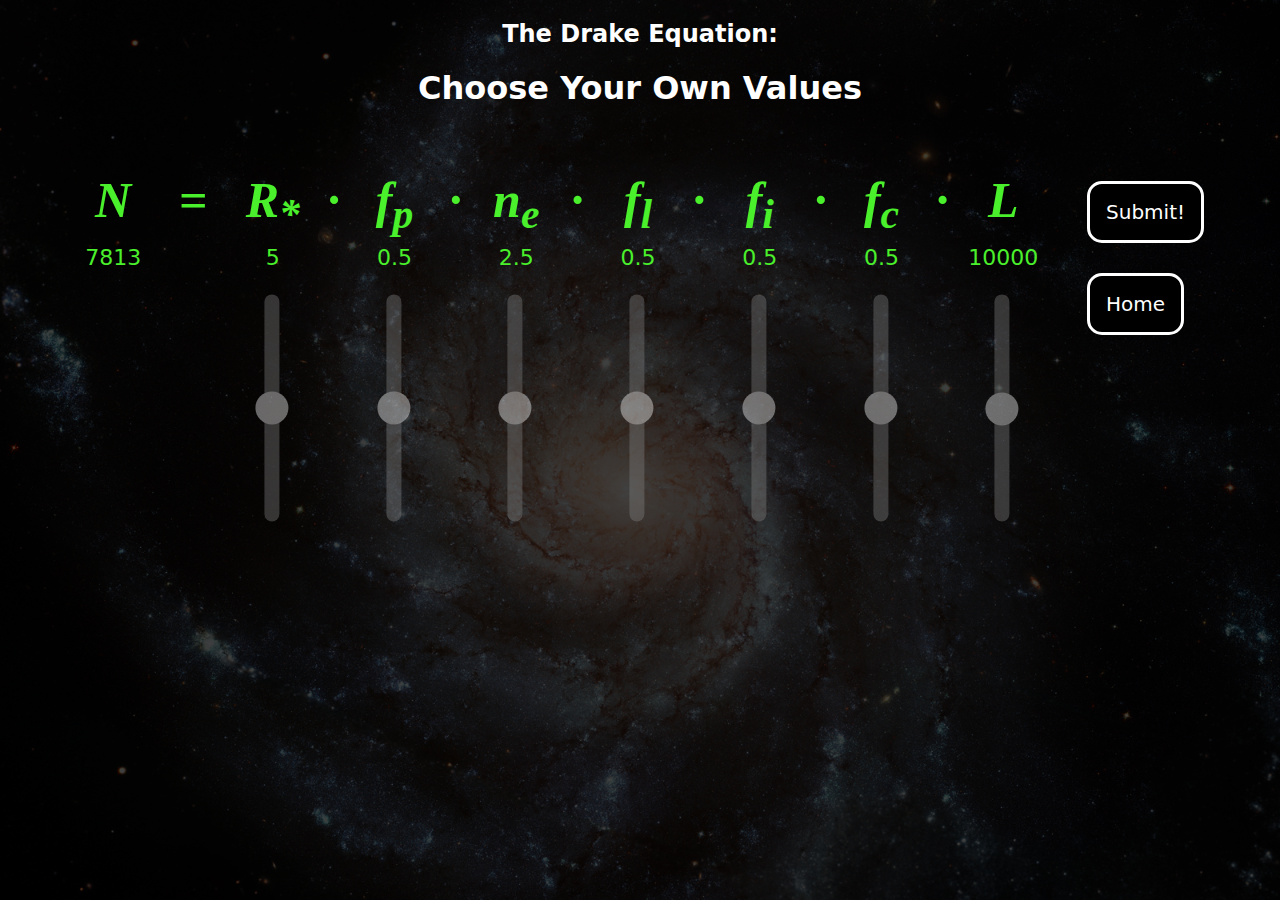
==== index.html @ 7137bc7f "Corrected month stored for each entry.." ====
<!DOCTYPE html>
<html>
<head>
  <meta charset = "UTF-8">
  <meta name = "viewport" content = "width = device-width, initial-scale = 1">
  <link rel = "stylesheet" href = "styles.css">
  <style>

    #RstarInfo{
      display: none;
    }
    #Rstar:hover ~#RstarInfo{
      display: block;
    }

    #NInfo{
      display: none;
    }
    #N:hover ~#NInfo{
      display: block;
    }

    #FpInfo{
      display: none;
    }
    #Fp:hover ~#FpInfo{
      display: block;
    }

    #NeInfo{
      display: none;
    }
    #Ne:hover ~#NeInfo{
      display: block;
    }

    #FlInfo{
      display: none;
    }
    #Fl:hover ~#FlInfo{
      display: block;
    }

    #FiInfo{
      display: none;
    }
    #Fi:hover ~#FiInfo{
      display: block;
    }

    #FcInfo{
      display: none;
    }
    #Fc:hover ~#FcInfo{
      display: block;
    }

    #LInfo{
      display: none;
    }
    #L:hover ~#LInfo{
      display: block;
    }
  </style>

</head>

<h2> The Drake Equation: </h2>
<h1> Choose Your Own Values</h1>

<body bgcolor = "black">

  <div class = "mainContainer">
    <div class ="sideContainer" id = "N">
     <p class = "largeTerm"> N <sub></sub></p>
     <p class = "smallNum"><span id = "Nval"></span></p>
   </div>

   <div class ="term">
     <p class = "largeTerm"> = </p>
   </div>

   <div id = "Rstar" class = "term">
     <p class = "largeTerm"> R<sub>*</sub></p>
       <p class = "smallNum">  <span id = "RstarVal"></span> </p>
     <div class = "slideContainer">
       <input type = "range" step = "0.1" min = "0" max = "10" value = "5" class = "slider" id = "RstarIn">
     </div>
   </div>

   <div class = "dot">
    <p class = "largeTerm"> · </p>
  </div>

  <div class = "term" id = "Fp">
   <p class = "largeTerm"> f<sub>p</sub> </p>
   <p class = "smallNum"> <span id = "FpVal"> </span> </p>
   <div class = "slideContainer">
     <input type = "range" step = "0.01" min = "0" max = "1" value = "0.5" class = "slider" id = "FpIn">
   </div>
 </div>

 <div class = "dot">
  <p class = "largeTerm"> · </p>
</div>

<div class = "term" id = "Ne">
 <p class = "largeTerm"> n<sub>e</sub> </p>
 <p class = "smallNum"> <span id = "NeVal"> </span> </p>
 <div class = "slideContainer">
  <p>
  <input type = "range" step = "0.01" min = "0" max = "5" value = "2.5" class = "slider" id = "NeIn">
  </p>
</div>
</div>

<div class = "dot">
  <p class = "largeTerm"> · </p>
</div>

<div class = "term" id = "Fl">
 <p class = "largeTerm"> f<sub>l</sub> </p>
 <p class = "smallNum"> <span id = "FlVal"> </span> </p>
 <div class = "slideContainer">
  <input type = "range" step = "0.01" min = "0" max = "1" value = "0.5" class = "slider" id = "FlIn">
</div>
</div>

<div class = "dot">
  <p class = "largeTerm"> · </p>
</div>

<div class = "term" id = "Fi">
 <p class = "largeTerm"> f<sub>i</sub> </p>
 <p class = "smallNum"> <span id = "FiVal"> </span> </p>
 <div class = "slideContainer">
  <input type = "range" step = "0.01" min = "0" max = "1" value = "0.5" class = "slider" id = "FiIn">
</div>
</div>

<div class = "dot">
  <p class = "largeTerm"> · </p>
</div>

<div class = "term" id = "Fc">
 <p class = "largeTerm"> f<sub>c</sub> </p>
 <p class = "smallNum"> <span id = "FcVal"> </span> </p>
 <div class = "slideContainer">
  <input type = "range" step = "0.01" min = "0" max = "1" value = "0.5" class = "slider" id = "FcIn">
</div>
</div>

<div class = "dot">
  <p class = "largeTerm"> · </p>
</div>

<div class = "term" id = "L">
 <p class = "largeTerm"> L<sub> </sub> </p>
<p class = "smallNum"> <span id = "LVal"> </span> </p>
 <div class = "slideContainer">
  <input type = "range" step = "0.5" min = "1" max = "100" value = "50" class = "slider" id = "LIn">
</div>
</div>

<div class = "dot">
</div>

<div class = "sideContainer">
<p class = "smallText">
 <button type = "button" onclick = "javascript:submitTerms()" id = "submit">Submit!</button> 
 <button type = "button" onclick = "javascript:ilbeHome()" id = "submit">Home</button> 
 <!-- Uncomment to enable a button to view recorded local session data -->
 <!-- <button type = "button" onclick = "javascript:sessionStats()" id = "submit">Session</button>  -->
</p>
</div>

<div class = "dot">
</div>

<div id = "NInfo">
  <p class = "smallText">
    <span class = "generalTerm">N</span>: The number of civilisations in our galaxy with which communication might be possible.
  </p>
</div>

<div id = "RstarInfo">
  <p class = "smallText">
    <span class = "generalTerm">R<sub>*</sub></span>: The average rate of star formation in our galaxy.
  </p>
</div>

<div id = "FpInfo">
  <p class = "smallText">
    <span class = "generalTerm">f<sub>p</sub></span>: The fraction of stars which have planets.
  </p>
</div>

<div id = "NeInfo">
  <p class = "smallText">
    <span class = "generalTerm">n<sub>e</sub></span>: The average number of potentially life-supporting planets per star which has planets.
  </p>
</div>

<div id = "FlInfo">
  <p class = "smallText">
    <span class = "generalTerm">f<sub>l</sub></span>: The fraction of potentially life-supporting planets on which life does arise.
  </p>
</div>

<div id = "FiInfo">
  <p class = "smallText">
    <span class = "generalTerm">f<sub>i</sub></span>: The fraction of life-hosting planets on which intelligent life arises.
  </p>
</div>

<div id = "FcInfo">
  <p class = "smallText">
    <span class = "generalTerm">f<sub>c</sub></span>: The fraction of civilisations which exhibit a detectable technosignature.
  </p>
</div>

<div id = "LInfo">
  <p class = "smallText">
    <span class = "generalTerm">L</span>: The length of time for which intelligent civilisations exhibit a detectable technosignature.
  </p>
</div>
</div>

<script>

  function updateEqn(term, allTerms){
    var slider = document.getElementById(term + "In");
    var output = document.getElementById(term + "Val");
    output.innerHTML = slider.value;
    if(term == "L"){
      var LOutput = logScale(Number(slider.value), 1, 10e7);
      output.innerText = Math.round(LOutput); 
    }
    else{
      output.innerText = slider.value;
    }
    calculateN(allTerms);
    slider.oninput = function(){
      if(term == "L"){
          // output.innerText = Number(this.value).toExponential(2);
          var LOutput = logScale(Number(this.value), 1, 10e7);
          output.innerText = Math.round(LOutput);
      }
      else{
        output.innerText = this.value;
      }
      calculateN(allTerms);
    }
  }

function logScale(inputVal, lowVal, highVal){
  // Outputs a log scale from lowVal to highVal
  // for a linear input.
  // lowVal and highVal may not be 0.
  // We assume 0 <= inputVal <= 100.
  var lowScale = Math.log(lowVal);
  var highScale = Math.log(highVal);
  var scaleRange = (highScale - lowScale)/100.0 
  return Math.exp(inputVal*scaleRange)
}

function calculateN(allTerms){
  var N = 1;
  var i;
  for (i = 0; i < allTerms.length; i++){
    termVal = document.getElementById(allTerms[i] + "In").value;
    if(allTerms[i] === "L"){
      N = N * logScale(termVal, 1, 10e7);
    }
    else{
      N = N * termVal;
    }
  }
  N = Math.round(N);
  localStorage.setItem("N", JSON.stringify(N));
  //N = N.toExponential(3);
  output = document.getElementById("Nval");
  output.innerHTML = N;
}

function sessionStats(){
  window.location.href = "session.html";
}

function ilbeHome(){
  window.location.href = "https://www.ilbe2019.com/activities";
}

function saveTermVals(term, val){
  termArr = JSON.parse(localStorage.getItem(term + "SessionVals"));
  termArr[termArr.length] = val;
  localStorage.setItem(term + "SessionVals", JSON.stringify(termArr));
}

function submitTerms(){
  // Save N
  N = JSON.parse(localStorage.getItem("N"));
  saveTermVals("N", N);
  // Save all term values
  var i;
  for (i = 0; i < allTerms.length; i++){
    termVal = Number(document.getElementById(allTerms[i] + "In").value);
    if(allTerms[i] === "L"){
      termVal = Math.round(logScale(termVal, 1, 10e7));
    }    
    localStorage.setItem(allTerms[i] + "Val", JSON.stringify(termVal));
    saveTermVals(allTerms[i], termVal);
  }
  // Save current time
  time = getNow();
  saveTermVals("time", time);
  window.location.href = "result.html";
}

function pad(n){
  return n<10 ? '0'+n : n;
}

function getNow(){
  var now = new Date();
  yyyy = now.getFullYear();
  mm = pad(now.getMonth() + 1);
  dd = pad(now.getDate());
  hr = pad(now.getHours());
  min = pad(now.getMinutes());
  sec = pad(now.getSeconds());
  var time = yyyy + '-' + mm +'-' + dd + ' ' + hr + ':' + min + ':' + sec;
  return time;
}

function initSession(){
  //Value of N
  if(localStorage.getItem("NSessionVals") === null){
    var NArr = ["N"];
    localStorage.setItem("NSessionVals", JSON.stringify(NArr));
  }
  //Value of each term
  var i;
  for(i = 0; i <allTerms.length; i++){
    termArrName = allTerms[i] + "SessionVals";
    if(localStorage.getItem(termArrName) === null){
      var termArr = [allTerms[i]];
      localStorage.setItem(allTerms[i] + "SessionVals", JSON.stringify(termArr));
    }
  }
  //Time
  if(localStorage.getItem("timeSessionVals") === null){
    timeArr = ["time"];
    localStorage.setItem("timeSessionVals", JSON.stringify(timeArr));
  }
}

var allTerms = ["Rstar", "Fp", "Ne", "Fl", "Fi", "Fc", "L"];
localStorage.setItem("allTerms", JSON.stringify(allTerms));

//Initialise 
initSession();

var i;
for(i = 0; i < allTerms.length; i++){
  updateEqn(allTerms[i], allTerms);
}

</script>
</body>
</html>
---- styles.css ----
:root{
  --main-green: #4AF02B;
  --bg-green: #42592E;
  --general: white;
  --bg-general: #808080;
  --neutral: #6BCAFA;
  --optimistic: #A3E879;
  --doubtful: #F76248;
}

body {
	/*Image from: https://www.spacetelescope.org/images/heic0602a/*/
    background: linear-gradient(rgba(0, 0, 0, 0.75), rgba(0, 0, 0, 0.75)), url("bg.jpg");
    -webkit-background-size: cover;
    -moz-background-size: cover;
    -o-background-size: cover;
    background-size: cover;
}

h1{
	font-family: "Lucida Console", Monaco, sans; 
	text-align: center; 
	color: var(--general);
}

h2{ 
	font-family: "Lucida Console", Monaco, sans; 
	text-align: center; 
	color: var(--general);
}

.centreButton{
  display: flex;
  justify-content: center;
}

*{
	padding: 0;
}

.mainContainer{
	text-align: center; 
	align-items: center;
	height: 100%; 
	width: 100%; 
	font-size: 20; 
	margin-top: 5%;
}

.term, .dot, .sideContainer, .textContainer, .resultContainer, .timeContainer{
	display: inline-block; 
	*display: inline; 
	zoom: 1; 
	vertical-align: top;
}

.term{
	width: 6%; 
	align-items: center;
}

.timeContainer{
	width: 30%; 
}

.dot{
	width: 3%; 
	align-items: center;
}

.sideContainer{
	width: 6%; 
	align-items: center;
	/*margin-bottom: 2%;*/
}

.resultContainer{
	margin-top: 0.3%;
	width: 12%; 
	align-items: center;
    top: 50%;
}

.textContainer{
	width: 70%; 
	align-items: center;
}

p{ 
	margin: 0;
	margin-bottom: 3%;
}

.statsPar{
	margin:0;
	font-size: 20px;
	color: var(--general);
	font-family: "Lucida Console", Monaco, sans;
}

.medianParA{
	margin:0;
	font-size: 20px;
	color: var(--general);
	font-weight: bold;
	text-align: right;
	font-family: "Lucida Console", Monaco, sans;
}

.medianParB{
	margin:0;
	font-size: 20px;
	color: var(--general);
	font-weight: bold;
	font-family: "Lucida Console", Monaco, sans;
}

.timePar{
	margin:0;
	text-align: right;
	font-size: 20px;
	color: var(--general);
	font-family: "Lucida Console", Monaco, sans;
}

.largeTerm{
    color: var(--main-green);
	font-family: "Times New Roman", Times, serif; 
	font-size: 50px; 
	font-weight: bold; 
	font-style: italic;
	margin-bottom: 10%;
}

.generalTerm{
	color: var(--general);
	text-align: center; 
	font-family: "Times New Roman", Times, serif; 
	font-weight: bold; 
	font-style: italic;
}

.largeNum{
	color: var(--main-green);
	font-family: "Lucida Console", Monaco, sans; 
	font-size: 30px;
}

.smallNum{
	color: var(--main-green);
	font-family: "Lucida Console", Monaco, sans; 
	font-size: 22px;
}

.smallText{
	color: var(--general);
	font-family: "Lucida Console", Monaco, sans; 
	font-size: 22px;
}

.resultFont{
    color: var(--main-green);
	text-align: center; 
	margin-top: 10px; 
	font-family: "Lucida Console", Monaco, sans; 
	font-weight: bold;
	font-size: 22px; 
}

.selectFont{
    color: var(--general);
	text-align: center; 
	margin-top: 10px; 
	font-family: "Lucida Console", Monaco, sans; 
	font-size: 14px;
}

.textFont{
    color: var(--general);
	text-align: left; 
	margin-top: 10px; 
	margin-left: 20px; 
	font-family: "Lucida Console", Monaco, sans; 
	font-size: 14px;
}

.lhFont{
    color: var(--general);
    text-align: left; 
	margin-top: 10px; 
    font-family: "Lucida Console", Monaco, sans;
    font-size: 14px;
    font-weight: bold;
}

.slideContainer{
    transform: rotate(270deg);
	text-align: center;
    margin-top: 270%;
    margin-bottom: 60%;
}

.slider{
    align-items: center;
	-webkit-appearance: none;
	width: 300%;
	height: 15px;
	border-radius: 8px;
	background: var(--bg-general);
	outline: none;
	opacity: 0.4;
	-webkit-transition: .2s;
	transition: opacity .2s;
}

.slider:hover{
	opacity: 1;
}

.slider::-moz-range-thumb{
	width: 33px;
	height: 33px;
	border-radius: 50%;
	background: var(--general);
	cursor: pointer;
}

.slider::-webkit-slider-thumb{
	-webkit-appearance: none;
	width: 33px;
	height: 33px;
	border-radius: 50%;
	background: var(--general);
	cursor: pointer;
}

.slider::-ms-thumb{
    width: 33px;
	height: 33px;
	border-radius: 50%;
	background: var(--general);
    cursor: pointer;
}

#submit{
	font-family: "Lucida Console", Monaco, sans;
	margin-top: 10px;
	margin-bottom: 20px;
	background-color: black;
	padding: .8em;
	-moz-border-radius: 15px;
	-webkit-border-radius: 5px;
	border-radius: 15px;
	color: var(--general);
	font-size: 20px;
	text-decoration: none;
	border-color: var(--general);
	border-style: solid;
	border-width: medium;
}

#submit:hover{
	background-color: var(--bg-general);
}
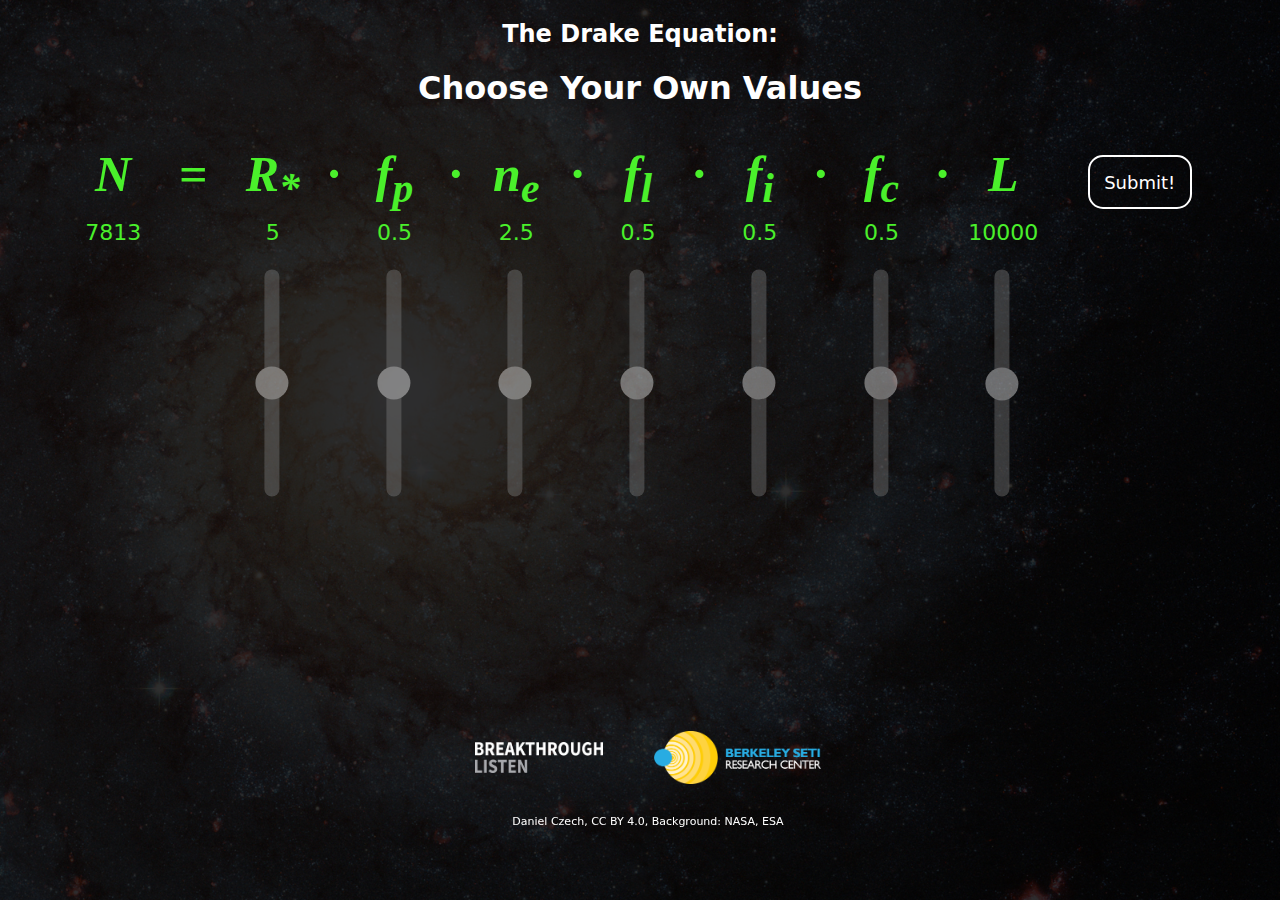
==== commit 0da38c62: "Improved session format. Logos and licence added. New background and acknowledgement." ====
--- a/index.html
+++ b/index.html
@@ -1,3 +1,5 @@
+<!-- MIT licence (see licence.txt). D Czech 2019. -->
+
 <!DOCTYPE html>
 <html>
 <head>
@@ -62,7 +64,6 @@
       display: block;
     }
   </style>
-
 </head>
 
 <h2> The Drake Equation: </h2>
@@ -168,7 +169,7 @@
 <div class = "sideContainer">
 <p class = "smallText">
  <button type = "button" onclick = "javascript:submitTerms()" id = "submit">Submit!</button> 
- <button type = "button" onclick = "javascript:ilbeHome()" id = "submit">Home</button> 
+ <!--  <button type = "button" onclick = "javascript:ilbeHome()" id = "submit">Home</button> --> 
  <!-- Uncomment to enable a button to view recorded local session data -->
  <!-- <button type = "button" onclick = "javascript:sessionStats()" id = "submit">Session</button>  -->
 </p>
@@ -224,6 +225,19 @@
     <span class = "generalTerm">L</span>: The length of time for which intelligent civilisations exhibit a detectable technosignature.
   </p>
 </div>
+</div>
+
+<div class = "atts">
+  <img src="breakthrough-listen-dark-transparent-background.png" style="margin:2%; width:10%; display:inline-block;" />
+  <img src="BSRClogo.png" style="margin:2%; width:13%; display:inline-block;" />
+</div>
+
+<div class = "footer">
+  <par class = "finePrint">
+    <a href="https://github.com/danielczech">Daniel Czech</a>, 
+    <a href="http://creativecommons.org/licenses/by/4.0/">CC BY 4.0</a>, 
+    Background: <a href="https://www.spacetelescope.org/images/heic0719a/">NASA, ESA </a> 
+  </par>
 </div>
 
 <script>
@@ -257,7 +271,7 @@
   // Outputs a log scale from lowVal to highVal
   // for a linear input.
   // lowVal and highVal may not be 0.
-  // We assume 0 <= inputVal <= 100.
+  // Assuming 0 <= inputVal <= 100.
   var lowScale = Math.log(lowVal);
   var highScale = Math.log(highVal);
   var scaleRange = (highScale - lowScale)/100.0 
--- a/styles.css
+++ b/styles.css
@@ -1,4 +1,6 @@
- :root{
+/* MIT licence (see licence.txt). D Czech 2019. */ 
+
+:root{
   --main-green: #4AF02B;
   --bg-green: #42592E;
   --general: white;
@@ -9,8 +11,8 @@
 }
 
 body {
-	/*Image from: https://www.spacetelescope.org/images/heic0602a/*/
-    background: linear-gradient(rgba(0, 0, 0, 0.75), rgba(0, 0, 0, 0.75)), url("bg.jpg");
+	/*Image from: https://www.spacetelescope.org*/
+    background: linear-gradient(rgba(0, 0, 0, 0.82), rgba(0, 0, 0, 0.82)), url("heic0719a.jpg");
     -webkit-background-size: cover;
     -moz-background-size: cover;
     -o-background-size: cover;
@@ -18,15 +20,32 @@
 }
 
 h1{
-	font-family: "Lucida Console", Monaco, sans; 
-	text-align: center; 
-	color: var(--general);
+	/*font-family: "Helvetica Neue", Helvetica, sans-serif;*/
+	font-family: "Lucida Console", Monaco, sans; 
+	text-align: center; 
+	color: var(--general);
+	margin-bottom: 3%; 
 }
 
 h2{ 
 	font-family: "Lucida Console", Monaco, sans; 
 	text-align: center; 
 	color: var(--general);
+}
+
+a:link {
+  color: var(--general);
+  text-decoration: none;
+}
+
+a:visited {
+  color: var(--general);
+  text-decoration: none;
+}
+
+a:hover {
+  color: var(--main-green);
+  text-decoration: none;
 }
 
 .centreButton{
@@ -38,13 +57,41 @@
 	padding: 0;
 }
 
+.atts{
+	display: -ms-flexbox;
+    display: -webkit-flex;
+    display: flex;
+    -ms-flex-align: center;
+    -webkit-align-items: center;
+    -webkit-box-align: center;
+    align-items: center;
+    justify-content: center;
+    position: fixed;
+    bottom: 10%;
+    width: 100%;    
+}
+
+.footer{
+	display: -ms-flexbox;
+    display: -webkit-flex;
+    display: flex;
+    -ms-flex-align: center;
+    -webkit-align-items: center;
+    -webkit-box-align: center;
+    align-items: center;
+    justify-content: center;
+    position: fixed;
+    bottom: 8%;
+    width: 100%;    
+}
+
 .mainContainer{
 	text-align: center; 
 	align-items: center;
 	height: 100%; 
 	width: 100%; 
 	font-size: 20; 
-	margin-top: 5%;
+	margin-top: 0%;
 }
 
 .term, .dot, .sideContainer, .textContainer, .resultContainer, .timeContainer{
@@ -60,7 +107,8 @@
 }
 
 .timeContainer{
-	width: 30%; 
+	width: 9%; 
+	align-items: center;
 }
 
 .dot{
@@ -82,7 +130,7 @@
 }
 
 .textContainer{
-	width: 70%; 
+	width: 73%; 
 	align-items: center;
 }
 
@@ -193,11 +241,23 @@
     font-weight: bold;
 }
 
+.finePrint{
+    color: var(--general);
+    text-align: left; 
+    font-family: "Lucida Console", Monaco, sans;
+    font-size: 11px;
+}
+
 .slideContainer{
     transform: rotate(270deg);
 	text-align: center;
     margin-top: 270%;
     margin-bottom: 60%;
+}
+
+.inline{
+	display: inline-block;
+	margin: 2%;
 }
 
 .slider{
@@ -243,22 +303,25 @@
 }
 
 #submit{
+	background-color: Transparent;
 	font-family: "Lucida Console", Monaco, sans;
 	margin-top: 10px;
 	margin-bottom: 20px;
-	background-color: black;
+	margin-left: 1%;
+	margin-right: 1%;
 	padding: .8em;
 	-moz-border-radius: 15px;
-	-webkit-border-radius: 5px;
+	-webkit-border-radius: 15px;
 	border-radius: 15px;
 	color: var(--general);
-	font-size: 20px;
+	font-size: 18px;
 	text-decoration: none;
 	border-color: var(--general);
 	border-style: solid;
-	border-width: medium;
+	border-width: small;
 }
 
 #submit:hover{
-	background-color: var(--bg-general);
+	color: var(--main-green);
+	border-color: var(--main-green);
 }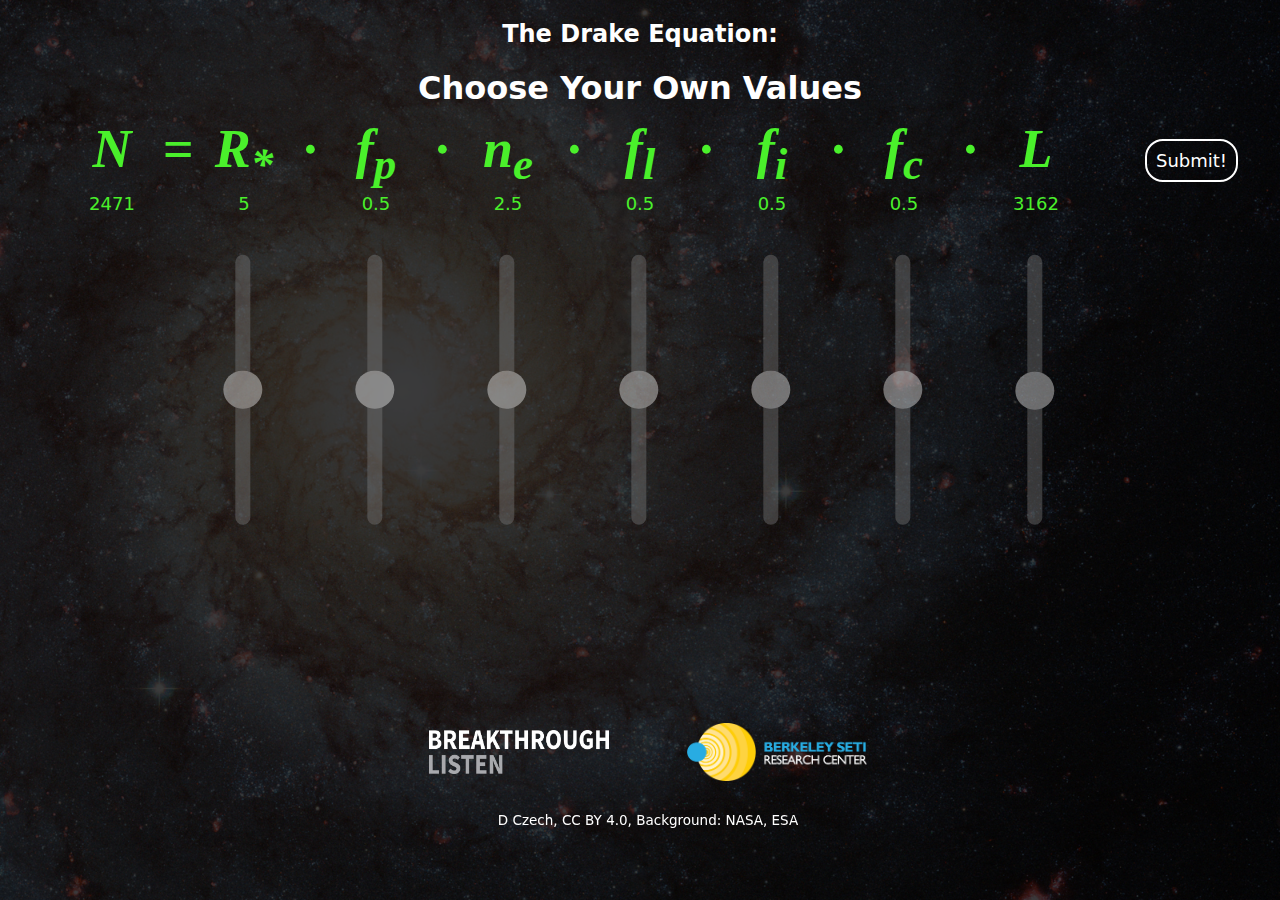
==== commit f47d130f: "Refactor" ====
--- a/index.html
+++ b/index.html
@@ -1,385 +1,221 @@
 <!-- MIT licence (see licence.txt). D Czech 2019. -->
 
 <!DOCTYPE html>
+
 <html>
-<head>
-  <meta charset = "UTF-8">
-  <meta name = "viewport" content = "width = device-width, initial-scale = 1">
-  <link rel = "stylesheet" href = "styles.css">
-  <style>
-
-    #RstarInfo{
-      display: none;
-    }
-    #Rstar:hover ~#RstarInfo{
-      display: block;
-    }
-
-    #NInfo{
-      display: none;
-    }
-    #N:hover ~#NInfo{
-      display: block;
-    }
-
-    #FpInfo{
-      display: none;
-    }
-    #Fp:hover ~#FpInfo{
-      display: block;
-    }
-
-    #NeInfo{
-      display: none;
-    }
-    #Ne:hover ~#NeInfo{
-      display: block;
-    }
-
-    #FlInfo{
-      display: none;
-    }
-    #Fl:hover ~#FlInfo{
-      display: block;
-    }
-
-    #FiInfo{
-      display: none;
-    }
-    #Fi:hover ~#FiInfo{
-      display: block;
-    }
-
-    #FcInfo{
-      display: none;
-    }
-    #Fc:hover ~#FcInfo{
-      display: block;
-    }
-
-    #LInfo{
-      display: none;
-    }
-    #L:hover ~#LInfo{
-      display: block;
-    }
-  </style>
-</head>
-
-<h2> The Drake Equation: </h2>
-<h1> Choose Your Own Values</h1>
-
-<body bgcolor = "black">
-
-  <div class = "mainContainer">
-    <div class ="sideContainer" id = "N">
-     <p class = "largeTerm"> N <sub></sub></p>
-     <p class = "smallNum"><span id = "Nval"></span></p>
-   </div>
-
-   <div class ="term">
-     <p class = "largeTerm"> = </p>
-   </div>
-
-   <div id = "Rstar" class = "term">
-     <p class = "largeTerm"> R<sub>*</sub></p>
-       <p class = "smallNum">  <span id = "RstarVal"></span> </p>
-     <div class = "slideContainer">
-       <input type = "range" step = "0.1" min = "0" max = "10" value = "5" class = "slider" id = "RstarIn">
-     </div>
-   </div>
-
-   <div class = "dot">
-    <p class = "largeTerm"> · </p>
-  </div>
-
-  <div class = "term" id = "Fp">
-   <p class = "largeTerm"> f<sub>p</sub> </p>
-   <p class = "smallNum"> <span id = "FpVal"> </span> </p>
-   <div class = "slideContainer">
-     <input type = "range" step = "0.01" min = "0" max = "1" value = "0.5" class = "slider" id = "FpIn">
-   </div>
- </div>
-
- <div class = "dot">
-  <p class = "largeTerm"> · </p>
-</div>
-
-<div class = "term" id = "Ne">
- <p class = "largeTerm"> n<sub>e</sub> </p>
- <p class = "smallNum"> <span id = "NeVal"> </span> </p>
- <div class = "slideContainer">
-  <p>
-  <input type = "range" step = "0.01" min = "0" max = "5" value = "2.5" class = "slider" id = "NeIn">
-  </p>
-</div>
-</div>
-
-<div class = "dot">
-  <p class = "largeTerm"> · </p>
-</div>
-
-<div class = "term" id = "Fl">
- <p class = "largeTerm"> f<sub>l</sub> </p>
- <p class = "smallNum"> <span id = "FlVal"> </span> </p>
- <div class = "slideContainer">
-  <input type = "range" step = "0.01" min = "0" max = "1" value = "0.5" class = "slider" id = "FlIn">
-</div>
-</div>
-
-<div class = "dot">
-  <p class = "largeTerm"> · </p>
-</div>
-
-<div class = "term" id = "Fi">
- <p class = "largeTerm"> f<sub>i</sub> </p>
- <p class = "smallNum"> <span id = "FiVal"> </span> </p>
- <div class = "slideContainer">
-  <input type = "range" step = "0.01" min = "0" max = "1" value = "0.5" class = "slider" id = "FiIn">
-</div>
-</div>
-
-<div class = "dot">
-  <p class = "largeTerm"> · </p>
-</div>
-
-<div class = "term" id = "Fc">
- <p class = "largeTerm"> f<sub>c</sub> </p>
- <p class = "smallNum"> <span id = "FcVal"> </span> </p>
- <div class = "slideContainer">
-  <input type = "range" step = "0.01" min = "0" max = "1" value = "0.5" class = "slider" id = "FcIn">
-</div>
-</div>
-
-<div class = "dot">
-  <p class = "largeTerm"> · </p>
-</div>
-
-<div class = "term" id = "L">
- <p class = "largeTerm"> L<sub> </sub> </p>
-<p class = "smallNum"> <span id = "LVal"> </span> </p>
- <div class = "slideContainer">
-  <input type = "range" step = "0.5" min = "1" max = "100" value = "50" class = "slider" id = "LIn">
-</div>
-</div>
-
-<div class = "dot">
-</div>
-
-<div class = "sideContainer">
-<p class = "smallText">
- <button type = "button" onclick = "javascript:submitTerms()" id = "submit">Submit!</button> 
- <!--  <button type = "button" onclick = "javascript:ilbeHome()" id = "submit">Home</button> --> 
- <!-- Uncomment to enable a button to view recorded local session data -->
- <!-- <button type = "button" onclick = "javascript:sessionStats()" id = "submit">Session</button>  -->
-</p>
-</div>
-
-<div class = "dot">
-</div>
-
-<div id = "NInfo">
-  <p class = "smallText">
-    <span class = "generalTerm">N</span>: The number of civilisations in our galaxy with which communication might be possible.
-  </p>
-</div>
-
-<div id = "RstarInfo">
-  <p class = "smallText">
-    <span class = "generalTerm">R<sub>*</sub></span>: The average rate of star formation in our galaxy.
-  </p>
-</div>
-
-<div id = "FpInfo">
-  <p class = "smallText">
-    <span class = "generalTerm">f<sub>p</sub></span>: The fraction of stars which have planets.
-  </p>
-</div>
-
-<div id = "NeInfo">
-  <p class = "smallText">
-    <span class = "generalTerm">n<sub>e</sub></span>: The average number of potentially life-supporting planets per star which has planets.
-  </p>
-</div>
-
-<div id = "FlInfo">
-  <p class = "smallText">
-    <span class = "generalTerm">f<sub>l</sub></span>: The fraction of potentially life-supporting planets on which life does arise.
-  </p>
-</div>
-
-<div id = "FiInfo">
-  <p class = "smallText">
-    <span class = "generalTerm">f<sub>i</sub></span>: The fraction of life-hosting planets on which intelligent life arises.
-  </p>
-</div>
-
-<div id = "FcInfo">
-  <p class = "smallText">
-    <span class = "generalTerm">f<sub>c</sub></span>: The fraction of civilisations which exhibit a detectable technosignature.
-  </p>
-</div>
-
-<div id = "LInfo">
-  <p class = "smallText">
-    <span class = "generalTerm">L</span>: The length of time for which intelligent civilisations exhibit a detectable technosignature.
-  </p>
-</div>
-</div>
-
-<div class = "atts">
-  <img src="breakthrough-listen-dark-transparent-background.png" style="margin:2%; width:10%; display:inline-block;" />
-  <img src="BSRClogo.png" style="margin:2%; width:13%; display:inline-block;" />
-</div>
-
-<div class = "footer">
-  <par class = "finePrint">
-    <a href="https://github.com/danielczech">Daniel Czech</a>, 
-    <a href="http://creativecommons.org/licenses/by/4.0/">CC BY 4.0</a>, 
-    Background: <a href="https://www.spacetelescope.org/images/heic0719a/">NASA, ESA </a> 
-  </par>
-</div>
-
-<script>
-
-  function updateEqn(term, allTerms){
-    var slider = document.getElementById(term + "In");
-    var output = document.getElementById(term + "Val");
-    output.innerHTML = slider.value;
-    if(term == "L"){
-      var LOutput = logScale(Number(slider.value), 1, 10e7);
-      output.innerText = Math.round(LOutput); 
-    }
-    else{
-      output.innerText = slider.value;
-    }
-    calculateN(allTerms);
-    slider.oninput = function(){
-      if(term == "L"){
-          // output.innerText = Number(this.value).toExponential(2);
-          var LOutput = logScale(Number(this.value), 1, 10e7);
-          output.innerText = Math.round(LOutput);
-      }
-      else{
-        output.innerText = this.value;
-      }
-      calculateN(allTerms);
-    }
-  }
-
-function logScale(inputVal, lowVal, highVal){
-  // Outputs a log scale from lowVal to highVal
-  // for a linear input.
-  // lowVal and highVal may not be 0.
-  // Assuming 0 <= inputVal <= 100.
-  var lowScale = Math.log(lowVal);
-  var highScale = Math.log(highVal);
-  var scaleRange = (highScale - lowScale)/100.0 
-  return Math.exp(inputVal*scaleRange)
-}
-
-function calculateN(allTerms){
-  var N = 1;
-  var i;
-  for (i = 0; i < allTerms.length; i++){
-    termVal = document.getElementById(allTerms[i] + "In").value;
-    if(allTerms[i] === "L"){
-      N = N * logScale(termVal, 1, 10e7);
-    }
-    else{
-      N = N * termVal;
-    }
-  }
-  N = Math.round(N);
-  localStorage.setItem("N", JSON.stringify(N));
-  //N = N.toExponential(3);
-  output = document.getElementById("Nval");
-  output.innerHTML = N;
-}
-
-function sessionStats(){
-  window.location.href = "session.html";
-}
-
-function ilbeHome(){
-  window.location.href = "https://www.ilbe2019.com/activities";
-}
-
-function saveTermVals(term, val){
-  termArr = JSON.parse(localStorage.getItem(term + "SessionVals"));
-  termArr[termArr.length] = val;
-  localStorage.setItem(term + "SessionVals", JSON.stringify(termArr));
-}
-
-function submitTerms(){
-  // Save N
-  N = JSON.parse(localStorage.getItem("N"));
-  saveTermVals("N", N);
-  // Save all term values
-  var i;
-  for (i = 0; i < allTerms.length; i++){
-    termVal = Number(document.getElementById(allTerms[i] + "In").value);
-    if(allTerms[i] === "L"){
-      termVal = Math.round(logScale(termVal, 1, 10e7));
-    }    
-    localStorage.setItem(allTerms[i] + "Val", JSON.stringify(termVal));
-    saveTermVals(allTerms[i], termVal);
-  }
-  // Save current time
-  time = getNow();
-  saveTermVals("time", time);
-  window.location.href = "result.html";
-}
-
-function pad(n){
-  return n<10 ? '0'+n : n;
-}
-
-function getNow(){
-  var now = new Date();
-  yyyy = now.getFullYear();
-  mm = pad(now.getMonth() + 1);
-  dd = pad(now.getDate());
-  hr = pad(now.getHours());
-  min = pad(now.getMinutes());
-  sec = pad(now.getSeconds());
-  var time = yyyy + '-' + mm +'-' + dd + ' ' + hr + ':' + min + ':' + sec;
-  return time;
-}
-
-function initSession(){
-  //Value of N
-  if(localStorage.getItem("NSessionVals") === null){
-    var NArr = ["N"];
-    localStorage.setItem("NSessionVals", JSON.stringify(NArr));
-  }
-  //Value of each term
-  var i;
-  for(i = 0; i <allTerms.length; i++){
-    termArrName = allTerms[i] + "SessionVals";
-    if(localStorage.getItem(termArrName) === null){
-      var termArr = [allTerms[i]];
-      localStorage.setItem(allTerms[i] + "SessionVals", JSON.stringify(termArr));
-    }
-  }
-  //Time
-  if(localStorage.getItem("timeSessionVals") === null){
-    timeArr = ["time"];
-    localStorage.setItem("timeSessionVals", JSON.stringify(timeArr));
-  }
-}
-
-var allTerms = ["Rstar", "Fp", "Ne", "Fl", "Fi", "Fc", "L"];
-localStorage.setItem("allTerms", JSON.stringify(allTerms));
-
-//Initialise 
-initSession();
-
-var i;
-for(i = 0; i < allTerms.length; i++){
-  updateEqn(allTerms[i], allTerms);
-}
-
-</script>
-</body>
+
+  <head>
+    <meta charset = "UTF-8">
+    <meta name = "viewport" content = "width = device-width, initial-scale = 1">
+    <link rel = "stylesheet" href = "css/styles.css">
+    <script type="text/javascript" src="js/index.js"></script>
+  </head>
+
+  <h2> The Drake Equation: </h2>
+  <h1> Choose Your Own Values</h1>
+  
+  <body bgcolor = "black" onload = "initSession()">
+    <table class = "full" align="center">
+      <tr class = "largeTerm" align = "center">
+        <td id = "N">
+          N<sub></sub> 
+        </td>
+        <td>
+          =
+        </td>
+        <td>
+          R<sub>*</sub>
+        </td>
+        <td>
+          &#8729;
+        </td>
+        <td>
+          f<sub>p</sub>
+        </td>
+        <td>
+          &#8729;
+        </td>
+        <td>
+          n<sub>e</sub>
+        </td>
+        <td>
+          &#8729;
+        </td>
+        <td>
+          f<sub>l</sub>
+        </td>
+        <td>
+          &#8729;
+        </td>
+        <td>
+          f<sub>i</sub>
+        </td>
+        <td>
+          &#8729;
+        </td>
+        <td>
+          f<sub>c</sub>
+        </td>
+        <td>
+          &#8729;
+        </td>
+        <td>
+          L
+        </td>
+        <td>
+        </td>
+        <td>
+          <button type = "button" class = "button-main" onclick = "javascript:submitTerms()">Submit!</button> 
+        </td>
+      </tr>
+  
+      <tr class = "largeNum" align = "center">
+        <td>
+          <span id = "NVal"></span> 
+        </td>
+        <td>
+        </td>
+        <td>
+          <span id = "RstarVal"></span> 
+          <div id = "Rstar" class = "slideContainer">
+            <input type = "range" step = "0.1" min = "0" max = "10" value = "5" class = "slider" id = "RstarIn">
+          </div>
+        </td>
+        <td>
+        </td>
+        <td>
+          <span id = "FpVal"></span>
+            <div id = "Fp" class = "slideContainer">
+              <input type = "range" step = "0.01" min = "0" max = "1" value = "0.5" class = "slider" id = "FpIn">
+            </div>
+        </td>
+        <td>
+        </td>
+        <td>
+          <span id = "NeVal"></span>
+            <div id = "Ne" class = "slideContainer">
+              <input type = "range" step = "0.01" min = "0" max = "5" value = "2.5" class = "slider" id = "NeIn">
+            </div>    
+        </td>
+        <td>
+        </td>
+        <td>
+          <span id = "FlVal"></span>
+            <div id = "Fl" class = "slideContainer">
+              <input type = "range" step = "0.01" min = "0" max = "1" value = "0.5" class = "slider" id = "FlIn">
+            </div>
+        </td>
+        <td>
+        </td>
+        <td>
+          <span id = "FiVal"></span>
+            <div id = "Fi" class = "slideContainer">
+              <input type = "range" step = "0.01" min = "0" max = "1" value = "0.5" class = "slider" id = "FiIn">
+            </div>
+        </td>
+        <td>
+        </td>
+        <td>
+          <span id = "FcVal"></span>
+            <div id = "Fc" class = "slideContainer">
+              <input type = "range" step = "0.01" min = "0" max = "1" value = "0.5" class = "slider" id = "FcIn">
+            </div>
+        </td>
+        <td>
+        </td>
+        <td>
+          <span id = "LVal"></span>
+            <div id = "L" class = "slideContainer">
+              <input type = "range" step = "0.5" min = "1" max = "100" value = "50" class = "slider" id = "LIn">
+            </div>
+        </td>
+        <td>
+        </td>    
+        <td>
+        </td>
+      </tr>
+    </table>
+
+    <div class = "info">
+      <div id = "NInfo" style = "display:none">
+        <p class = "smallText">
+          N: The number of civilisations in our galaxy with which communication might be possible.
+        </p>
+      </div>
+
+	  <div id = "RstarInfo" style = "display:none">
+	    <p class = "smallText">
+	      R<sub>*</sub>: The average rate of star formation in our galaxy.
+	    </p>
+	  </div>
+
+	  <div id = "FpInfo" style = "display:none">
+	    <p class = "smallText">
+	      f<sub>p</sub>: The fraction of stars which have planets.
+	    </p>
+	  </div>
+
+	  <div id = "NeInfo" style = "display:none">
+	    <p class = "smallText">
+	      n<sub>e</sub>: The average number of potentially life-supporting planets per star which has planets.
+	    </p>
+	  </div>
+
+	  <div id = "FlInfo" style = "display:none">
+	    <p class = "smallText">
+	      f<sub>l</sub>: The fraction of potentially life-supporting planets on which life does arise.
+	    </p>
+	  </div>
+
+	  <div id = "FiInfo" style = "display:none">
+	    <p class = "smallText">
+	      f<sub>i</sub>: The fraction of life-hosting planets on which intelligent life arises.
+	    </p>
+	  </div>
+
+	  <div id = "FcInfo" style = "display:none">
+	    <p class = "smallText">
+	      f<sub>c</sub>: The fraction of civilisations which exhibit a detectable technosignature.
+	    </p>
+	  </div>
+
+	  <div id = "LInfo" style = "display:none">
+	    <p class = "smallText">
+	      L: The length of time for which intelligent civilisations exhibit a detectable technosignature.
+	    </p>
+	  </div>
+    </div>
+
+    <div class = "logos">
+      <table class = "footer" align = "center">
+        <tr align = "center">
+          <td>
+            <a href="https://breakthroughinitiatives.org/initiative/1">
+          	  <img src="img/breakthrough-listen-dark-transparent-background.png" style="margin:2%; width:70%;" />
+            </a>
+          </td>	
+          <td>
+            <a href="https://seti.berkeley.edu">
+          	  <img src="img/BSRClogo.png" style="margin:2%; width:70%;" />
+            </a>
+          </td>	
+        </tr>
+      </table>
+    </div>
+
+    <div class = "links">
+      <par class = "finePrint">
+        <a href="https://github.com/danielczech">
+          D Czech,
+        </a> 
+        <a href="http://creativecommons.org/licenses/by/4.0/">
+          CC BY 4.0,
+        </a>
+        <a href="https://www.spacetelescope.org/images/heic0719a/">
+          Background: NASA, ESA 
+        </a> 
+      </par>
+    </div>
+
+  </body>
 </html>--- a/css/styles.css
+++ b/css/styles.css
@@ -0,0 +1,291 @@
+:root{
+  --main-green: #4AF02B;
+  --bg-green: #42592E;
+  --general: white;
+  --bg-general: #808080;
+  --neutral: #6BCAFA;
+  --optimistic: #A3E879;
+  --doubtful: #F76248;
+}
+
+body {
+	/*Image from: https://www.spacetelescope.org*/
+    background: linear-gradient(rgba(0, 0, 0, 0.77), rgba(0, 0, 0, 0.77)), url("../img/heic0719a.jpg");
+    -webkit-background-size: cover;
+    -moz-background-size: cover;
+    -o-background-size: cover;
+    background-size: cover;
+}
+
+h1{
+	/*font-family: "Helvetica Neue", Helvetica, sans-serif;*/
+	font-family: "Lucida Console", Monaco, sans; 
+	text-align: center; 
+	color: var(--general);
+	margin-bottom: 1vh; 
+}
+
+h2{ 
+	font-family: "Lucida Console", Monaco, sans; 
+	text-align: center; 
+	color: var(--general);
+}
+
+/* Tables */
+
+table.full{
+  table-layout: fixed;
+  width: 85vw;
+}
+
+table.full td{
+  vertical-align: top;
+  text-align: center;
+  width: 5vw;
+  padding: 0; 
+  margin: 0;
+} 
+
+table.result{
+  table-layout: fixed;
+  width: 85vw;
+  padding-top: 1vw;
+}
+
+table.result td:nth-child(1){
+  text-align: center;
+  width: 7vw; 
+  margin: 0;
+  padding-bottom: 1vw;
+}
+
+table.result td:nth-child(2){
+  text-align: center;
+  width: 8vw; 
+  margin: 0;
+  padding-bottom: 1vw;
+  font-size: 2vw;
+}
+
+table.result td:nth-child(3){
+  text-align: left;
+  width: 70vw; 
+  margin: 0;
+  padding-bottom: 1vw;
+}
+
+table.footer{
+  table-layout: fixed;
+  width: 40vw;
+}
+
+table.footer td{
+  text-align: center;
+  width: 20vw;
+  padding: 0; 
+  margin: 0;
+}
+
+table.session{
+  table-layout: fixed;
+  width: 90vw;
+}
+
+table.session td:nth-child(1){
+  text-align: right;
+  width: 16vw;
+  padding: 0; 
+  margin: 0;
+}
+
+table.session td:nth-child(n+2){
+  text-align: center;
+  width: 9vw;
+  padding: 0; 
+  margin: 0;
+}
+
+
+/* Links */
+
+a:link {
+  color: var(--general);
+  text-decoration: none;
+}
+
+a:visited {
+  color: var(--general);
+  text-decoration: none;
+}
+
+a:hover {
+  color: var(--main-green);
+  text-decoration: none;
+}
+
+/* Buttons */
+
+.button-main{
+ 	background-color: Transparent;
+	font-family: "Lucida Console", Monaco, sans;
+	margin-bottom: 1vh;
+	margin-left: 1vh;
+	margin-right: 1vh;
+	padding: 1vh;
+	-moz-border-radius: 2vh;
+	-webkit-border-radius: 2vh;
+	border-radius: 2vh;
+	color: var(--general);
+	font-size: 2vh;
+	text-decoration: none;
+	border-color: var(--general);
+	border-style: solid;
+	border-width: small;
+}
+
+.button-main:hover{
+	color: var(--main-green);
+	border-color: var(--main-green);
+}
+
+.center{
+  margin: 2vw;
+  display: flex;
+  justify-content: center;
+}
+
+/* Fonts */
+
+.setColour{
+  color: var(--main-green);
+}
+
+.largeNum{
+	color: var(--main-green);
+	font-family: "Lucida Console", Monaco, sans; 
+	font-size: 2vh;
+}
+
+.resultNum{
+	color: var(--main-green);
+	font-family: "Lucida Console", Monaco, sans; 
+	font-size: 5vh;
+}
+
+.largeTerm{
+    color: var(--main-green);
+	font-family: "Times New Roman", Times, serif; 
+	font-size: 6vh; 
+	font-weight: bold; 
+	font-style: italic;
+	margin-bottom: 10%;
+}
+
+.finePrint{
+    color: var(--general);
+    text-align: left; 
+    font-family: "Lucida Console", Monaco, sans;
+    font-size: 1.5vh;
+}
+
+.smallText{
+	text-align: center;
+	color: var(--general);
+	font-family: "Lucida Console", Monaco, sans; 
+	font-size: 2vh;
+}
+
+/* Sliders */
+
+.slideContainer{
+    transform: rotate(270deg);
+	text-align: center;
+    margin-top: 30vh;
+    margin-bottom: 10vh;
+}
+
+.slider{
+    align-items: center;
+	-webkit-appearance: none;
+	width: 30vh;
+	height: 1.2vw;
+	border-radius: 1.5vw;
+	background: var(--bg-general);
+	outline: none;
+	opacity: 0.4;
+	-webkit-transition: .2s;
+	transition: opacity .2s;
+}
+
+.slider:hover{
+	opacity: 1;
+}
+
+.slider::-moz-range-thumb{
+	width: 3vw;
+	height: 3vw;
+	border-radius: 50%;
+	background: var(--general);
+	cursor: pointer;
+}
+
+.slider::-webkit-slider-thumb{
+	-webkit-appearance: none;
+	width: 3vw;
+	height: 3vw;
+	border-radius: 50%;
+	background: var(--general);
+	cursor: pointer;
+}
+
+.slider::-ms-thumb{
+    width: 3vw;
+	height: 3vw;
+	border-radius: 50%;
+	background: var(--general);
+    cursor: pointer;
+}
+
+/* Containers */
+
+.info{
+	display: -ms-flexbox;
+    display: -webkit-flex;
+    display: flex;
+    -ms-flex-align: center;
+    -webkit-align-items: center;
+    -webkit-box-align: center;
+    align-items: center;
+    justify-content: center;
+    position: fixed;
+    bottom: 25vh;
+    width: 100%;    
+}
+
+.logos{
+	display: -ms-flexbox;
+    display: -webkit-flex;
+    display: flex;
+    -ms-flex-align: center;
+    -webkit-align-items: center;
+    -webkit-box-align: center;
+    align-items: center;
+    justify-content: center;
+    position: fixed;
+    bottom: 12vh;
+    width: 100%;    
+}
+
+.links{
+	display: -ms-flexbox;
+    display: -webkit-flex;
+    display: flex;
+    -ms-flex-align: center;
+    -webkit-align-items: center;
+    -webkit-box-align: center;
+    align-items: center;
+    justify-content: center;
+    position: fixed;
+    bottom: 8vh;
+    width: 100%;    
+}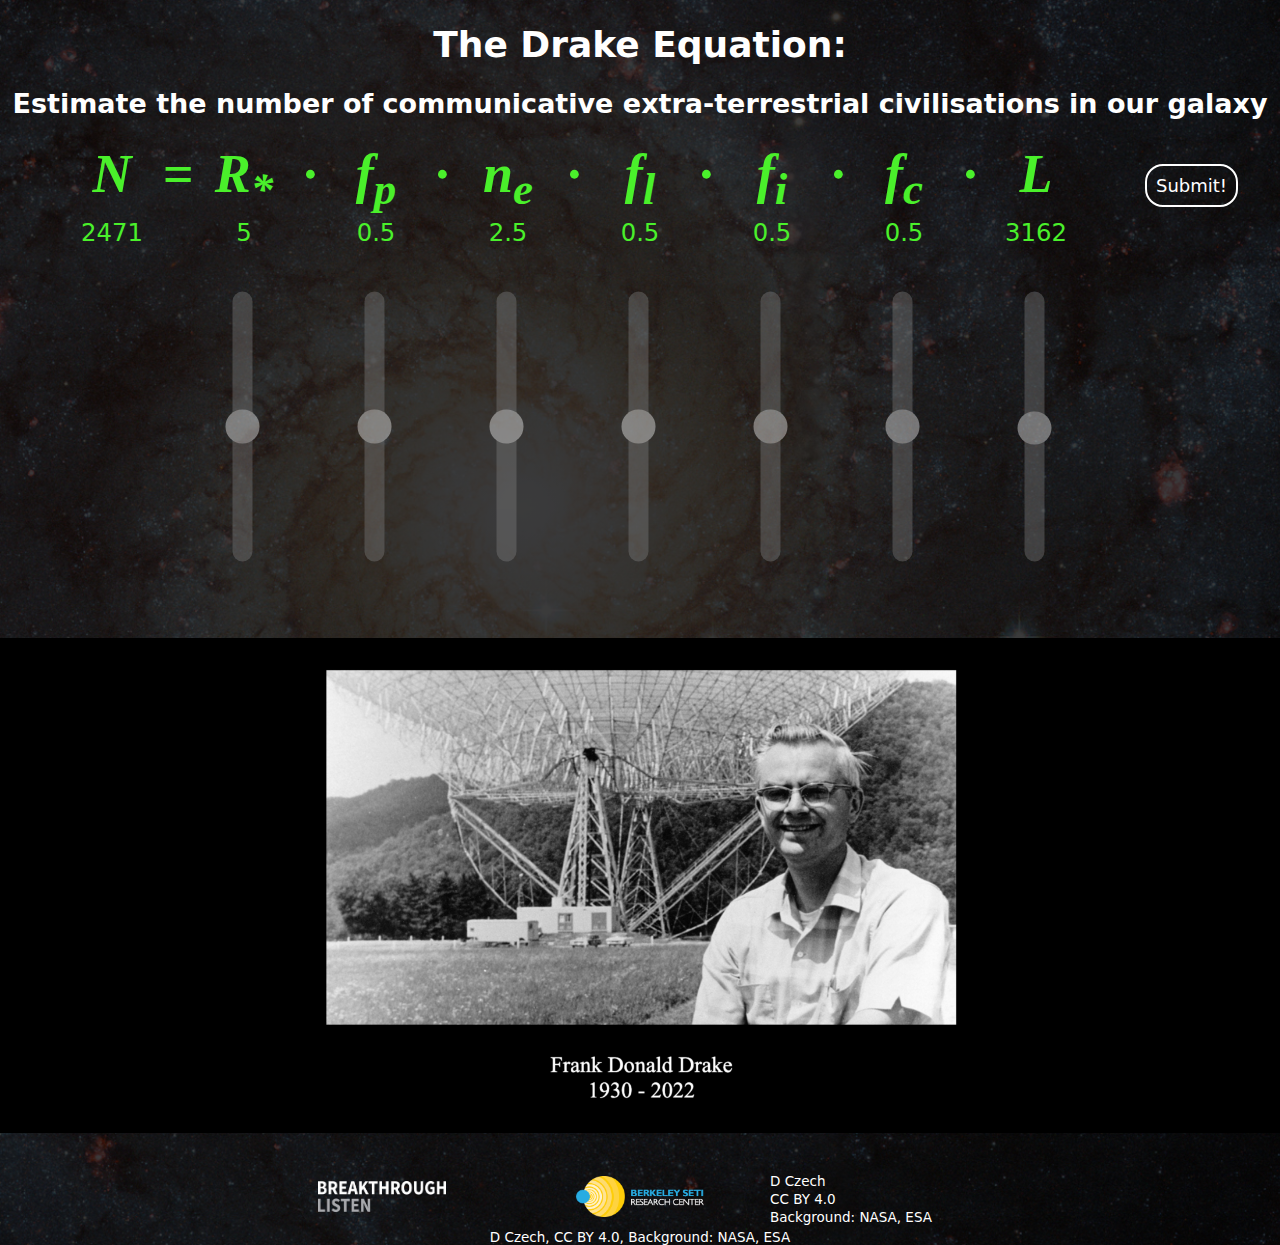
==== commit d255a6dc: "Dedication and updates to text." ====
--- a/index.html
+++ b/index.html
@@ -11,8 +11,8 @@
     <script type="text/javascript" src="js/index.js"></script>
   </head>
 
-  <h2> The Drake Equation: </h2>
-  <h1> Choose Your Own Values</h1>
+  <h1> The Drake Equation: </h1>
+  <h2> Estimate the number of communicative extra-terrestrial civilisations in our galaxy</h2>
   
   <body bgcolor = "black" onload = "initSession()">
     <table class = "full" align="center">
@@ -186,18 +186,37 @@
 	  </div>
     </div>
 
+    <div align = "center" class = "dedication">
+      <a href="https://breakthroughinitiatives.org/initiative/1">
+        <img src="img/drake.jpg" style="margin:0%; width:50%;" />
+      </a>
+    </div>
+
     <div class = "logos">
       <table class = "footer" align = "center">
         <tr align = "center">
           <td>
             <a href="https://breakthroughinitiatives.org/initiative/1">
-          	  <img src="img/breakthrough-listen-dark-transparent-background.png" style="margin:2%; width:70%;" />
+          	  <img src="img/breakthrough-listen-dark-transparent-background.png" style="margin:2%; width:50%;" />
             </a>
           </td>	
           <td>
             <a href="https://seti.berkeley.edu">
-          	  <img src="img/BSRClogo.png" style="margin:2%; width:70%;" />
+          	  <img src="img/BSRClogo.png" style="margin:2%; width:50%;" />
             </a>
+          </td>
+          <td style = "text-align: left">
+            <par class = "finePrint">
+              <a href="https://github.com/danielczech">
+                D Czech
+              </a> <br>
+              <a href="http://creativecommons.org/licenses/by/4.0/">
+                CC BY 4.0
+              </a> <br>
+              <a href="https://www.spacetelescope.org/images/heic0719a/">
+                Background: NASA, ESA 
+              </a> 
+            </par>
           </td>	
         </tr>
       </table>
--- a/css/styles.css
+++ b/css/styles.css
@@ -15,7 +15,9 @@
     -moz-background-size: cover;
     -o-background-size: cover;
     background-size: cover;
-}
+    margin: 0;
+    padding: 0;
+  }
 
 h1{
 	/*font-family: "Helvetica Neue", Helvetica, sans-serif;*/
@@ -23,12 +25,14 @@
 	text-align: center; 
 	color: var(--general);
 	margin-bottom: 1vh; 
+  font-size: 4vh;
 }
 
 h2{ 
 	font-family: "Lucida Console", Monaco, sans; 
 	text-align: center; 
 	color: var(--general);
+  font-size: 3vh;
 }
 
 /* Tables */
@@ -104,7 +108,6 @@
   padding: 0; 
   margin: 0;
 }
-
 
 /* Links */
 
@@ -163,7 +166,7 @@
 .largeNum{
 	color: var(--main-green);
 	font-family: "Lucida Console", Monaco, sans; 
-	font-size: 2vh;
+	font-size: 2.7vh;
 }
 
 .resultNum{
@@ -192,23 +195,23 @@
 	text-align: center;
 	color: var(--general);
 	font-family: "Lucida Console", Monaco, sans; 
-	font-size: 2vh;
+	font-size: 2.7vh;
 }
 
 /* Sliders */
 
 .slideContainer{
     transform: rotate(270deg);
-	text-align: center;
+	  text-align: center;
     margin-top: 30vh;
     margin-bottom: 10vh;
 }
 
 .slider{
-    align-items: center;
+  align-items: center;
 	-webkit-appearance: none;
 	width: 30vh;
-	height: 1.2vw;
+	height: 1.5em;
 	border-radius: 1.5vw;
 	background: var(--bg-general);
 	outline: none;
@@ -222,8 +225,8 @@
 }
 
 .slider::-moz-range-thumb{
-	width: 3vw;
-	height: 3vw;
+	width: 2.5em;
+	height: 2.5em;
 	border-radius: 50%;
 	background: var(--general);
 	cursor: pointer;
@@ -231,61 +234,68 @@
 
 .slider::-webkit-slider-thumb{
 	-webkit-appearance: none;
-	width: 3vw;
-	height: 3vw;
+	width: 2.5em;
+	height: 2.5em;
 	border-radius: 50%;
 	background: var(--general);
 	cursor: pointer;
 }
 
 .slider::-ms-thumb{
-    width: 3vw;
-	height: 3vw;
+  width: 2.5em;
+	height: 2.5em;
 	border-radius: 50%;
 	background: var(--general);
-    cursor: pointer;
+  cursor: pointer;
 }
 
 /* Containers */
 
 .info{
 	display: -ms-flexbox;
-    display: -webkit-flex;
-    display: flex;
-    -ms-flex-align: center;
-    -webkit-align-items: center;
-    -webkit-box-align: center;
-    align-items: center;
-    justify-content: center;
-    position: fixed;
-    bottom: 25vh;
-    width: 100%;    
+  display: -webkit-flex;
+  display: flex;
+  -ms-flex-align: center;
+  -webkit-align-items: center;
+  -webkit-box-align: center;
+  align-items: center;
+  justify-content: center;
+  position: fixed;
+  bottom: 25vh;
+  width: 100%;    
 }
 
 .logos{
 	display: -ms-flexbox;
-    display: -webkit-flex;
-    display: flex;
-    -ms-flex-align: center;
-    -webkit-align-items: center;
-    -webkit-box-align: center;
-    align-items: center;
-    justify-content: center;
-    position: fixed;
-    bottom: 12vh;
-    width: 100%;    
+  display: -webkit-flex;
+  display: flex;
+  -ms-flex-align: center;
+  -webkit-align-items: center;
+  -webkit-box-align: center;
+  align-items: center;
+  justify-content: center;
+  /* position: fixed; */
+  bottom: 12vh;
+  width: 100%;    
+  margin-top: 4vh;
 }
 
 .links{
 	display: -ms-flexbox;
-    display: -webkit-flex;
-    display: flex;
-    -ms-flex-align: center;
-    -webkit-align-items: center;
-    -webkit-box-align: center;
-    align-items: center;
-    justify-content: center;
-    position: fixed;
-    bottom: 8vh;
-    width: 100%;    
+  display: -webkit-flex;
+  display: flex;
+  -ms-flex-align: center;
+  -webkit-align-items: center;
+  -webkit-box-align: center;
+  align-items: center;
+  justify-content: center;
+  /* position: fixed; */
+  bottom: 8vh;
+  width: 100%;    
+}
+
+.dedication{
+  background-color: black;
+  padding-top: 3vh;
+  padding-bottom: 3vh;
 }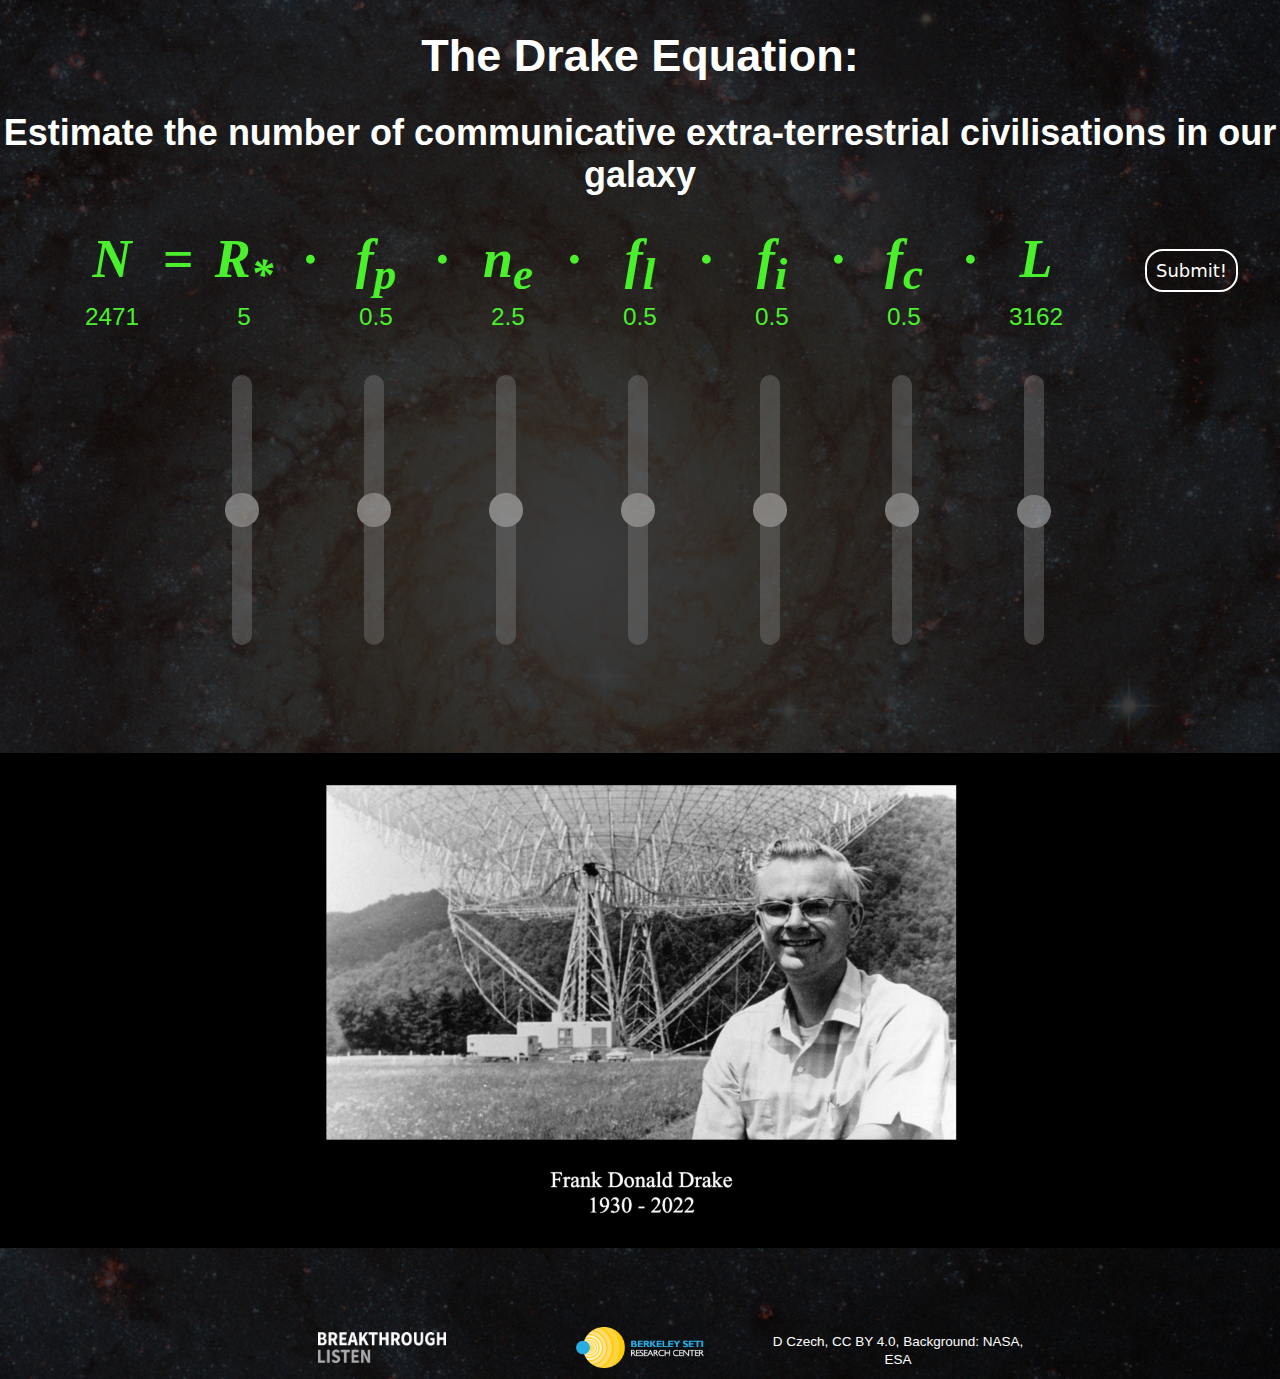
==== commit 7cc5fed8: "Better formatting for homepage with dedication." ====
--- a/index.html
+++ b/index.html
@@ -133,86 +133,86 @@
         </td>    
         <td>
         </td>
-      </tr>
-    </table>
-
-    <div class = "info">
-      <div id = "NInfo" style = "display:none">
-        <p class = "smallText">
-          N: The number of civilisations in our galaxy with which communication might be possible.
-        </p>
+        </tr>
+      </table>
+  
+      <div class = "info">
+        <div id = "NInfo" class="description">
+          <p class = "smallText">
+            N: The number of civilisations in our galaxy with which communication might be possible.
+          </p>
+        </div>
+  
+	      <div id = "RstarInfo" class="description">
+	        <p class = "smallText">
+	          R<sub>*</sub>: The average rate of star formation in our galaxy.
+	        </p>
+	      </div>
+    
+	      <div id = "FpInfo" class="description">
+	        <p class = "smallText">
+	          f<sub>p</sub>: The fraction of stars which have planets.
+	        </p>
+	      </div>
+    
+	      <div id = "NeInfo" class="description">
+	        <p class = "smallText">
+	          n<sub>e</sub>: The average number of potentially life-supporting planets per star which has planets.
+	        </p>
+	      </div>
+    
+	      <div id = "FlInfo" class="description">
+	        <p class = "smallText">
+	          f<sub>l</sub>: The fraction of potentially life-supporting planets on which life does arise.
+	        </p>
+	      </div>
+    
+	      <div id = "FiInfo" class="description">
+	        <p class = "smallText">
+	          f<sub>i</sub>: The fraction of life-hosting planets on which intelligent life arises.
+	        </p>
+	      </div>
+    
+	      <div id = "FcInfo" class="description">
+	        <p class = "smallText">
+	          f<sub>c</sub>: The fraction of civilisations which exhibit a detectable technosignature.
+	        </p>
+	      </div>
+  
+	      <div id = "LInfo" class="description">
+	        <p class = "smallText">
+	          L: The length of time for which intelligent civilisations exhibit a detectable technosignature.
+	        </p>
+	      </div>
       </div>
-
-	  <div id = "RstarInfo" style = "display:none">
-	    <p class = "smallText">
-	      R<sub>*</sub>: The average rate of star formation in our galaxy.
-	    </p>
-	  </div>
-
-	  <div id = "FpInfo" style = "display:none">
-	    <p class = "smallText">
-	      f<sub>p</sub>: The fraction of stars which have planets.
-	    </p>
-	  </div>
-
-	  <div id = "NeInfo" style = "display:none">
-	    <p class = "smallText">
-	      n<sub>e</sub>: The average number of potentially life-supporting planets per star which has planets.
-	    </p>
-	  </div>
-
-	  <div id = "FlInfo" style = "display:none">
-	    <p class = "smallText">
-	      f<sub>l</sub>: The fraction of potentially life-supporting planets on which life does arise.
-	    </p>
-	  </div>
-
-	  <div id = "FiInfo" style = "display:none">
-	    <p class = "smallText">
-	      f<sub>i</sub>: The fraction of life-hosting planets on which intelligent life arises.
-	    </p>
-	  </div>
-
-	  <div id = "FcInfo" style = "display:none">
-	    <p class = "smallText">
-	      f<sub>c</sub>: The fraction of civilisations which exhibit a detectable technosignature.
-	    </p>
-	  </div>
-
-	  <div id = "LInfo" style = "display:none">
-	    <p class = "smallText">
-	      L: The length of time for which intelligent civilisations exhibit a detectable technosignature.
-	    </p>
-	  </div>
-    </div>
-
-    <div align = "center" class = "dedication">
-      <a href="https://breakthroughinitiatives.org/initiative/1">
-        <img src="img/drake.jpg" style="margin:0%; width:50%;" />
-      </a>
-    </div>
-
-    <div class = "logos">
-      <table class = "footer" align = "center">
+  
+      <div align = "center" class = "dedication">
+        <a href="https://www.youtube.com/watch?v=Wa0kn1x5xBU">
+          <img src="img/drake.jpg" style="margin:0%; width:50%;" />
+        </a>
+      </div>
+  
+      <div class = "logos">
+        <table class = "footer" align = "center">
         <tr align = "center">
-          <td>
+          <td style = "text-align: center">
             <a href="https://breakthroughinitiatives.org/initiative/1">
           	  <img src="img/breakthrough-listen-dark-transparent-background.png" style="margin:2%; width:50%;" />
             </a>
           </td>	
-          <td>
+          <td style = "text-align: center">
             <a href="https://seti.berkeley.edu">
           	  <img src="img/BSRClogo.png" style="margin:2%; width:50%;" />
             </a>
           </td>
-          <td style = "text-align: left">
+          <td style = "text-align: center">
             <par class = "finePrint">
               <a href="https://github.com/danielczech">
-                D Czech
-              </a> <br>
+                D Czech,
+              </a>
               <a href="http://creativecommons.org/licenses/by/4.0/">
-                CC BY 4.0
-              </a> <br>
+                CC BY 4.0,
+              </a>
               <a href="https://www.spacetelescope.org/images/heic0719a/">
                 Background: NASA, ESA 
               </a> 
@@ -222,19 +222,5 @@
       </table>
     </div>
 
-    <div class = "links">
-      <par class = "finePrint">
-        <a href="https://github.com/danielczech">
-          D Czech,
-        </a> 
-        <a href="http://creativecommons.org/licenses/by/4.0/">
-          CC BY 4.0,
-        </a>
-        <a href="https://www.spacetelescope.org/images/heic0719a/">
-          Background: NASA, ESA 
-        </a> 
-      </par>
-    </div>
-
   </body>
 </html>--- a/css/styles.css
+++ b/css/styles.css
@@ -20,19 +20,20 @@
   }
 
 h1{
-	/*font-family: "Helvetica Neue", Helvetica, sans-serif;*/
-	font-family: "Lucida Console", Monaco, sans; 
+	font-family: "Helvetica Neue", Helvetica, sans-serif;
+	/* font-family: "Lucida Console", Monaco, sans;  */
 	text-align: center; 
 	color: var(--general);
 	margin-bottom: 1vh; 
-  font-size: 4vh;
+  font-size: 5vh;
 }
 
 h2{ 
-	font-family: "Lucida Console", Monaco, sans; 
+	font-family: "Helvetica Neue", Helvetica, sans-serif;
+	/* font-family: "Lucida Console", Monaco, sans;  */
 	text-align: center; 
 	color: var(--general);
-  font-size: 3vh;
+  font-size: 4vh;
 }
 
 /* Tables */
@@ -165,18 +166,20 @@
 
 .largeNum{
 	color: var(--main-green);
-	font-family: "Lucida Console", Monaco, sans; 
+	/* font-family: "Lucida Console", Monaco, sans;  */
+	font-family: "Helvetica Neue", Helvetica, sans-serif;
 	font-size: 2.7vh;
 }
 
 .resultNum{
 	color: var(--main-green);
-	font-family: "Lucida Console", Monaco, sans; 
+	/* font-family: "Lucida Console", Monaco, sans;  */
+	font-family: "Helvetica Neue", Helvetica, sans-serif;
 	font-size: 5vh;
 }
 
 .largeTerm{
-    color: var(--main-green);
+  color: var(--main-green);
 	font-family: "Times New Roman", Times, serif; 
 	font-size: 6vh; 
 	font-weight: bold; 
@@ -185,17 +188,19 @@
 }
 
 .finePrint{
-    color: var(--general);
-    text-align: left; 
-    font-family: "Lucida Console", Monaco, sans;
-    font-size: 1.5vh;
+  color: var(--general);
+  text-align: left; 
+  /* font-family: "Lucida Console", Monaco, sans; */
+	font-family: "Helvetica Neue", Helvetica, sans-serif;
+  font-size: 1.5vh;
 }
 
 .smallText{
 	text-align: center;
 	color: var(--general);
-	font-family: "Lucida Console", Monaco, sans; 
-	font-size: 2.7vh;
+	/* font-family: "Lucida Console", Monaco, sans;  */
+	font-family: "Helvetica Neue", Helvetica, sans-serif;
+	font-size: 4vh;
 }
 
 /* Sliders */
@@ -260,9 +265,10 @@
   -webkit-box-align: center;
   align-items: center;
   justify-content: center;
-  position: fixed;
-  bottom: 25vh;
-  width: 100%;    
+  /* position: fixed; */
+  /* bottom: 25vh; */
+  width: 100%;  
+  padding-bottom: 2em;  
 }
 
 .logos{
@@ -277,7 +283,7 @@
   /* position: fixed; */
   bottom: 12vh;
   width: 100%;    
-  margin-top: 4vh;
+  margin-top: 8vh;
 }
 
 .links{
@@ -298,4 +304,9 @@
   background-color: black;
   padding-top: 3vh;
   padding-bottom: 3vh;
+}
+
+.description{
+  position: absolute;
+  visibility: hidden;
 }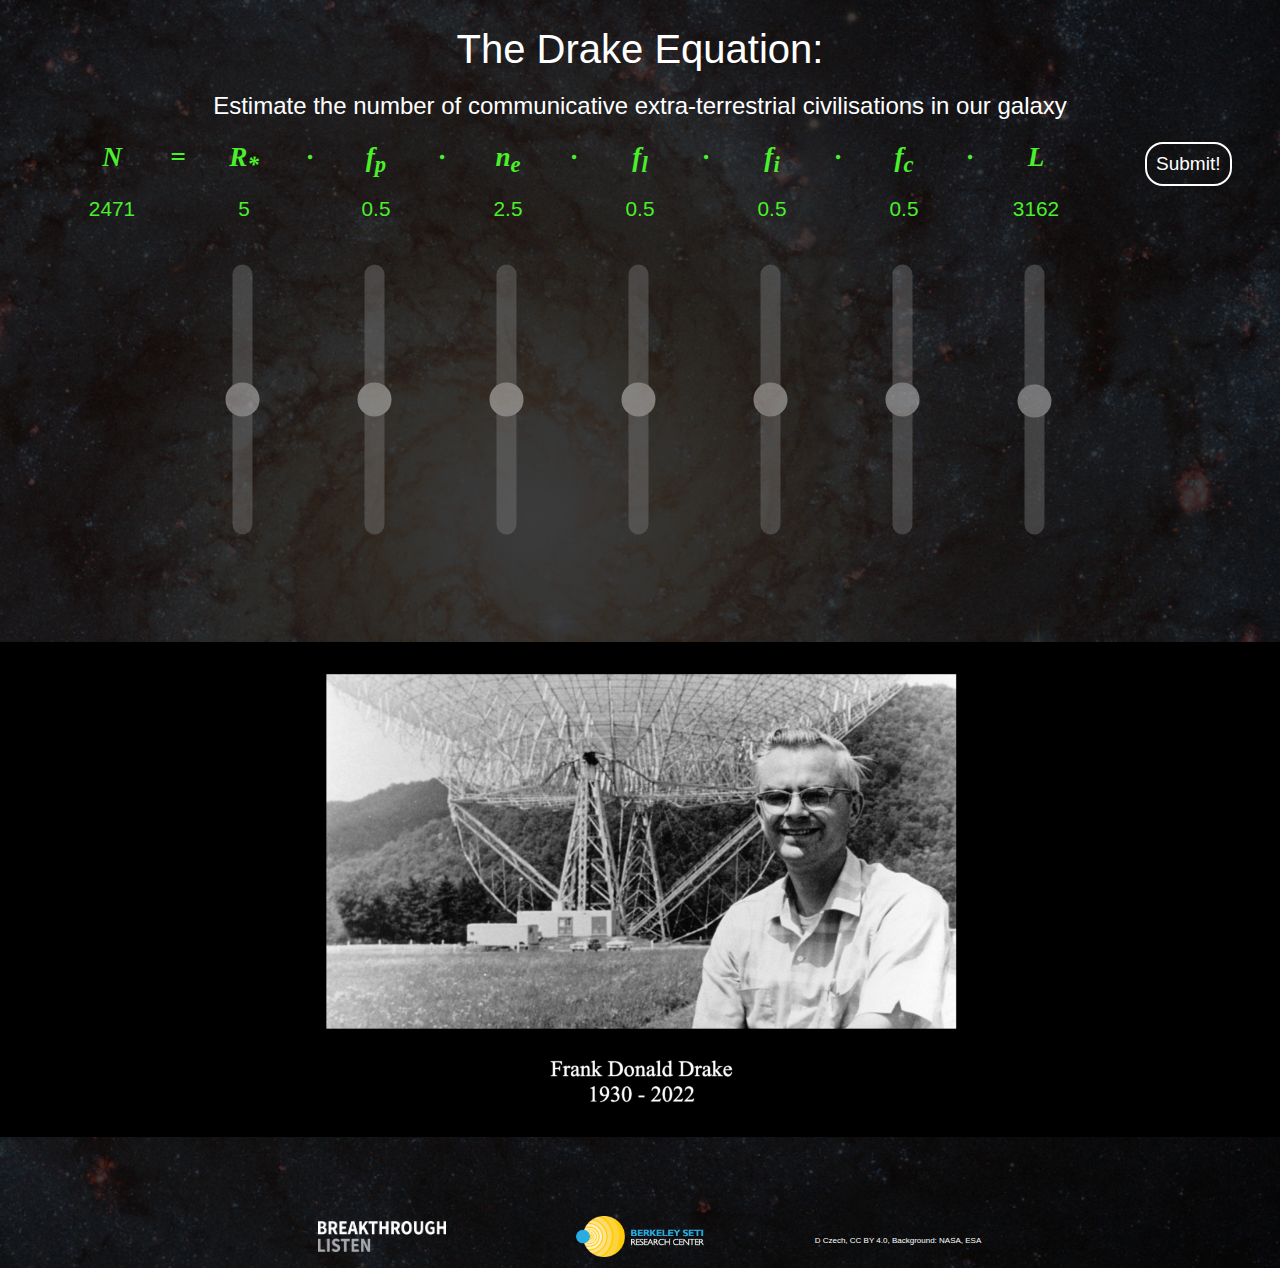
==== commit 758d0bf9: "Updates to text." ====
--- a/index.html
+++ b/index.html
@@ -181,7 +181,7 @@
   
 	      <div id = "LInfo" class="description">
 	        <p class = "smallText">
-	          L: The length of time for which intelligent civilisations exhibit a detectable technosignature.
+	          L: The length of time for which these civilisations exhibit a detectable technosignature.
 	        </p>
 	      </div>
       </div>
--- a/css/styles.css
+++ b/css/styles.css
@@ -25,7 +25,8 @@
 	text-align: center; 
 	color: var(--general);
 	margin-bottom: 1vh; 
-  font-size: 5vh;
+  font-size: 2.5em;
+  font-weight: normal;
 }
 
 h2{ 
@@ -33,7 +34,8 @@
 	/* font-family: "Lucida Console", Monaco, sans;  */
 	text-align: center; 
 	color: var(--general);
-  font-size: 4vh;
+  font-size: 1.5em;
+  font-weight: normal;
 }
 
 /* Tables */
@@ -61,22 +63,22 @@
   text-align: center;
   width: 7vw; 
   margin: 0;
-  padding-bottom: 1vw;
+  padding-bottom: 2vw;
 }
 
 table.result td:nth-child(2){
   text-align: center;
   width: 8vw; 
   margin: 0;
-  padding-bottom: 1vw;
-  font-size: 2vw;
+  padding-bottom: 2vw;
+  /* font-size: 2vw; */
 }
 
 table.result td:nth-child(3){
   text-align: left;
   width: 70vw; 
   margin: 0;
-  padding-bottom: 1vw;
+  padding-bottom: 2vw;
 }
 
 table.footer{
@@ -131,7 +133,8 @@
 
 .button-main{
  	background-color: Transparent;
-	font-family: "Lucida Console", Monaco, sans;
+	/* font-family: "Lucida Console", Monaco, sans; */
+	font-family: "Helvetica Neue", Helvetica, sans-serif;
 	margin-bottom: 1vh;
 	margin-left: 1vh;
 	margin-right: 1vh;
@@ -140,7 +143,7 @@
 	-webkit-border-radius: 2vh;
 	border-radius: 2vh;
 	color: var(--general);
-	font-size: 2vh;
+	font-size: 0.7em;
 	text-decoration: none;
 	border-color: var(--general);
 	border-style: solid;
@@ -168,20 +171,20 @@
 	color: var(--main-green);
 	/* font-family: "Lucida Console", Monaco, sans;  */
 	font-family: "Helvetica Neue", Helvetica, sans-serif;
-	font-size: 2.7vh;
+	font-size: 1.3em;
 }
 
 .resultNum{
 	color: var(--main-green);
 	/* font-family: "Lucida Console", Monaco, sans;  */
 	font-family: "Helvetica Neue", Helvetica, sans-serif;
-	font-size: 5vh;
+	font-size: 1.3em;
 }
 
 .largeTerm{
   color: var(--main-green);
 	font-family: "Times New Roman", Times, serif; 
-	font-size: 6vh; 
+	font-size: 1.7em; 
 	font-weight: bold; 
 	font-style: italic;
 	margin-bottom: 10%;
@@ -192,7 +195,7 @@
   text-align: left; 
   /* font-family: "Lucida Console", Monaco, sans; */
 	font-family: "Helvetica Neue", Helvetica, sans-serif;
-  font-size: 1.5vh;
+  font-size: 0.5em;
 }
 
 .smallText{
@@ -200,7 +203,7 @@
 	color: var(--general);
 	/* font-family: "Lucida Console", Monaco, sans;  */
 	font-family: "Helvetica Neue", Helvetica, sans-serif;
-	font-size: 4vh;
+	font-size: 1.3em;
 }
 
 /* Sliders */
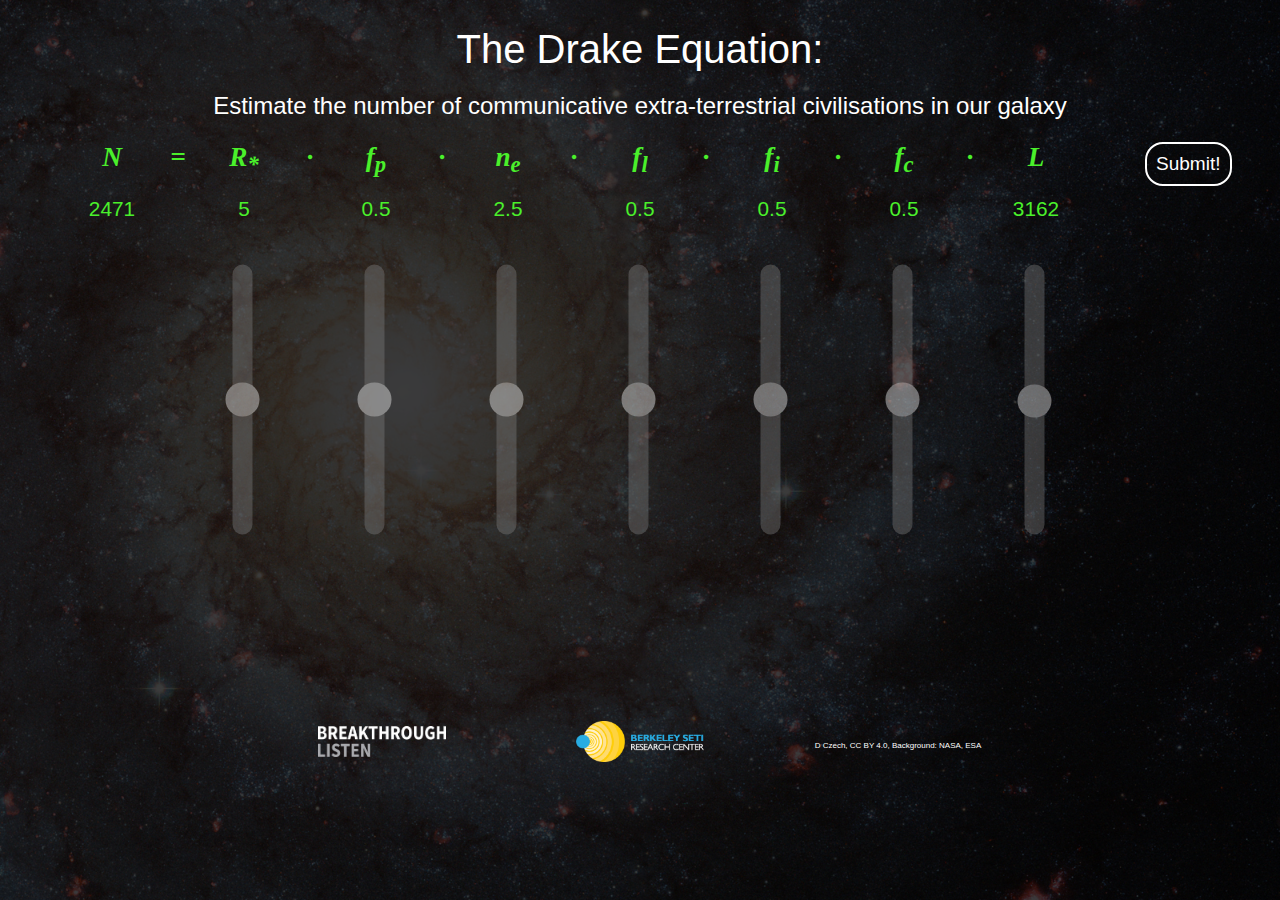
==== commit 683af5b6: "Temporarily remove video." ====
--- a/index.html
+++ b/index.html
@@ -184,12 +184,6 @@
 	          L: The length of time for which these civilisations exhibit a detectable technosignature.
 	        </p>
 	      </div>
-      </div>
-  
-      <div align = "center" class = "dedication">
-        <a href="https://www.youtube.com/watch?v=Wa0kn1x5xBU">
-          <img src="img/drake.jpg" style="margin:0%; width:50%;" />
-        </a>
       </div>
   
       <div class = "logos">
@@ -223,4 +217,4 @@
     </div>
 
   </body>
-</html>+</html>
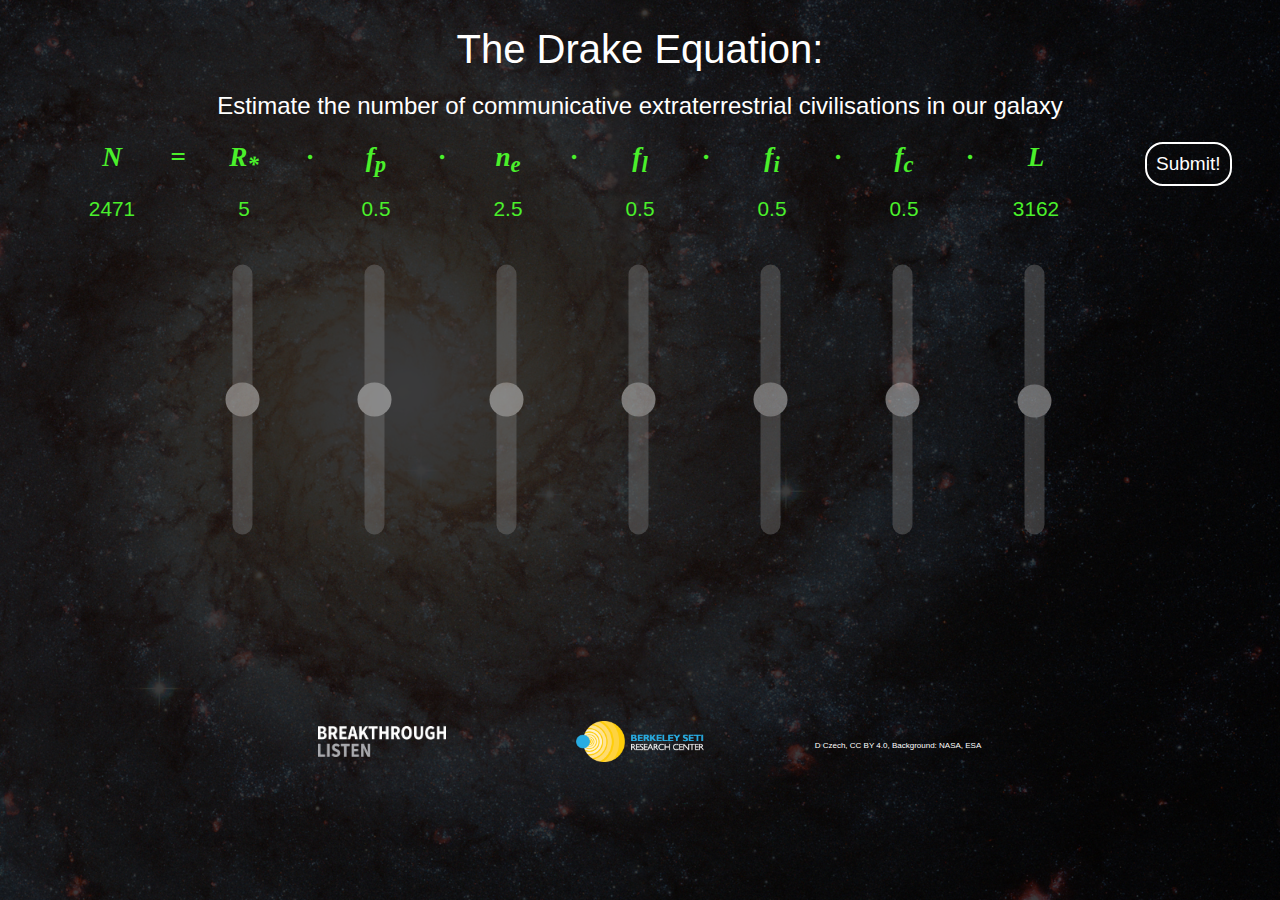
==== commit 9e966baa: "Change heading text." ====
--- a/index.html
+++ b/index.html
@@ -12,7 +12,7 @@
   </head>
 
   <h1> The Drake Equation: </h1>
-  <h2> Estimate the number of communicative extra-terrestrial civilisations in our galaxy</h2>
+  <h2> Estimate the number of communicative extraterrestrial civilisations in our galaxy</h2>
   
   <body bgcolor = "black" onload = "initSession()">
     <table class = "full" align="center">
